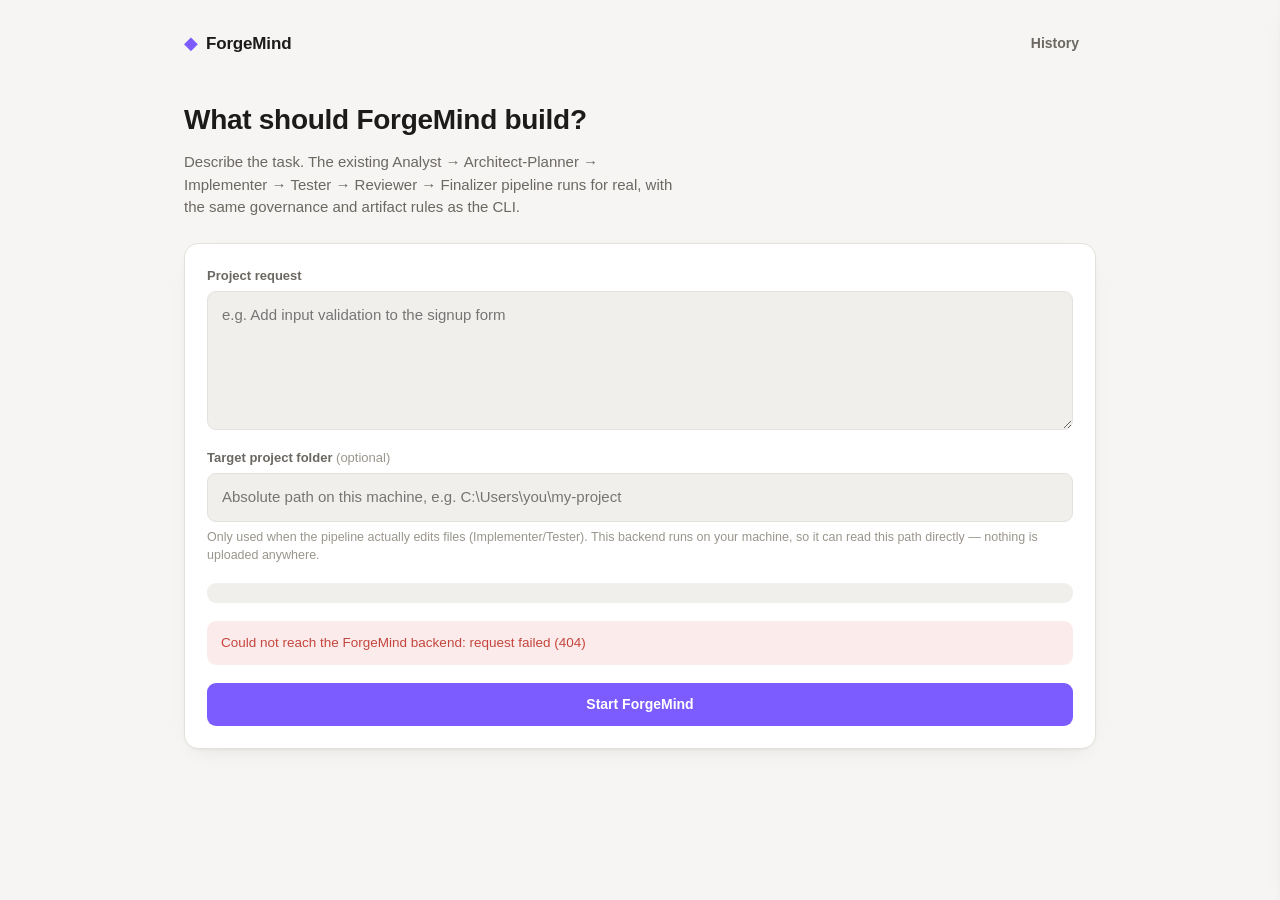
==== webapp/frontend/index.html @ a4cf3b6e "Phase 15: ForgeMind website interface Adds a thin local Flask API bridge (webapp/backend/app.py) and" ====
<!doctype html>
<html lang="en">
<head>
  <meta charset="utf-8" />
  <meta name="viewport" content="width=device-width, initial-scale=1" />
  <title>ForgeMind</title>
  <link rel="stylesheet" href="style.css" />
</head>
<body>
  <div class="shell">
    <header class="topbar">
      <div class="brand">
        <span class="brand-mark" aria-hidden="true">&#9670;</span>
        <span class="brand-name">ForgeMind</span>
      </div>
      <div class="topbar-right">
        <span id="runner-badge" class="badge badge-neutral" hidden></span>
        <button id="history-toggle" class="btn btn-ghost" type="button">History</button>
      </div>
    </header>

    <div id="history-panel" class="history-panel" hidden>
      <div class="history-panel-head">
        <h2>Past tasks</h2>
        <button id="history-close" class="btn btn-ghost btn-sm" type="button" aria-label="Close">&times;</button>
      </div>
      <ul id="history-list" class="history-list"></ul>
    </div>

    <main id="main" class="main">
      <!-- START VIEW -->
      <section id="view-start" class="view">
        <div class="hero">
          <h1>What should ForgeMind build?</h1>
          <p class="hero-sub">
            Describe the task. The existing Analyst &rarr; Architect-Planner &rarr;
            Implementer &rarr; Tester &rarr; Reviewer &rarr; Finalizer pipeline runs
            for real, with the same governance and artifact rules as the CLI.
          </p>
        </div>

        <form id="new-task-form" class="card form">
          <label class="field">
            <span class="field-label">Project request</span>
            <textarea
              id="request-input"
              class="textarea"
              rows="5"
              placeholder="e.g. Add input validation to the signup form"
              required
            ></textarea>
          </label>

          <label class="field">
            <span class="field-label">Target project folder <span class="field-optional">(optional)</span></span>
            <input
              id="workspace-input"
              class="text-input"
              type="text"
              placeholder="Absolute path on this machine, e.g. C:\Users\you\my-project"
              autocomplete="off"
            />
            <span class="field-hint">
              Only used when the pipeline actually edits files (Implementer/Tester).
              This backend runs on your machine, so it can read this path directly &mdash;
              nothing is uploaded anywhere.
            </span>
          </label>

          <div id="mode-hint" class="mode-hint"></div>

          <div id="start-error" class="banner banner-error" hidden></div>

          <button id="start-btn" class="btn btn-primary" type="submit">
            <span class="btn-label">Start ForgeMind</span>
          </button>
        </form>
      </section>

      <!-- WORKFLOW VIEW -->
      <section id="view-workflow" class="view" hidden>
        <div class="workflow-head">
          <div>
            <div class="task-id" id="wf-task-id"></div>
            <p class="task-request" id="wf-request"></p>
          </div>
          <button id="new-task-btn" class="btn btn-ghost btn-sm" type="button" hidden>+ New task</button>
        </div>

        <ol id="stage-tracker" class="stage-tracker" aria-label="Pipeline stages"></ol>

        <div id="status-card" class="card status-card">
          <div class="status-row">
            <span id="status-dot" class="status-dot"></span>
            <span id="status-label" class="status-label"></span>
            <span id="status-spinner" class="spinner" hidden aria-label="Running"></span>
          </div>
          <p id="status-reason" class="status-reason"></p>
        </div>

        <div id="error-banner" class="banner banner-error" hidden>
          <strong>Something went wrong.</strong>
          <pre id="error-text"></pre>
        </div>

        <div id="governance-panel" class="card governance-panel" hidden>
          <h2 id="governance-title"></h2>
          <p id="governance-body"></p>
          <div class="governance-actions">
            <button id="approve-btn" class="btn btn-primary" type="button">Approve</button>
            <button id="reject-btn" class="btn btn-danger" type="button">Reject</button>
          </div>
          <label class="field reject-reason-field" id="reject-reason-wrap" hidden>
            <span class="field-label">Reason for rejection</span>
            <input id="reject-reason" class="text-input" type="text" placeholder="Why is this being rejected?" />
          </label>
        </div>

        <div id="manual-submit-panel" class="card manual-submit-panel" hidden>
          <h2>Waiting for a manually-written artifact</h2>
          <p id="manual-submit-hint" class="hero-sub"></p>
          <label class="field">
            <span class="field-label">Status</span>
            <input id="manual-status" class="text-input" type="text" value="ok" />
          </label>
          <label class="field">
            <span class="field-label">Artifact content</span>
            <textarea id="manual-body" class="textarea" rows="8" placeholder="Write this stage's output here..."></textarea>
          </label>
          <div id="manual-error" class="banner banner-error" hidden></div>
          <button id="manual-submit-btn" class="btn btn-primary" type="button">Submit artifact</button>
        </div>

        <div class="two-col">
          <div class="card">
            <h2>Activity</h2>
            <ol id="activity-feed" class="activity-feed"></ol>
          </div>

          <div class="card">
            <h2>Artifacts</h2>
            <div id="artifacts-list" class="artifacts-list"></div>
          </div>
        </div>
      </section>
    </main>
  </div>

  <script src="app.js"></script>
</body>
</html>
---- webapp/frontend/style.css ----
/* ForgeMind website interface -- design tokens */
:root {
  --bg: #f6f5f3;
  --surface: #ffffff;
  --surface-2: #f0efec;
  --border: #e4e2dd;
  --text: #1c1b19;
  --text-muted: #6b6862;
  --text-faint: #9a968d;
  --accent: #7c5cff;
  --accent-text: #ffffff;
  --danger: #c4453d;
  --danger-bg: #fbeceb;
  --success: #1f8a4c;
  --success-bg: #e9f7ee;
  --warn: #b5790a;
  --warn-bg: #fbf1de;
  --info: #2563a8;
  --info-bg: #e9f1fb;
  --shadow: 0 1px 2px rgba(20, 18, 14, 0.04), 0 8px 24px -12px rgba(20, 18, 14, 0.12);
  --radius: 14px;
  --radius-sm: 9px;

  --ease-out: cubic-bezier(0.23, 1, 0.32, 1);
  --ease-in-out: cubic-bezier(0.77, 0, 0.175, 1);
}

@media (prefers-color-scheme: dark) {
  :root {
    --bg: #17161a;
    --surface: #1f1e23;
    --surface-2: #26252b;
    --border: #34333a;
    --text: #efeef0;
    --text-muted: #a7a3ac;
    --text-faint: #716e78;
    --accent: #9a84ff;
    --accent-text: #17161a;
    --danger: #ff6b62;
    --danger-bg: #3a1e1c;
    --success: #4fd487;
    --success-bg: #123a25;
    --warn: #f2b64c;
    --warn-bg: #3c2e12;
    --info: #6fb0ff;
    --info-bg: #142b42;
    --shadow: 0 1px 2px rgba(0, 0, 0, 0.3), 0 8px 24px -12px rgba(0, 0, 0, 0.5);
  }
}

* { box-sizing: border-box; }

html, body {
  margin: 0;
  padding: 0;
  background: var(--bg);
  color: var(--text);
}

body {
  font-family: -apple-system, BlinkMacSystemFont, "Segoe UI", Inter, Roboto, Helvetica, Arial, sans-serif;
  font-size: 15px;
  line-height: 1.5;
  -webkit-font-smoothing: antialiased;
}

.shell {
  max-width: 960px;
  margin: 0 auto;
  padding: 0 24px 64px;
}

/* Topbar */
.topbar {
  display: flex;
  align-items: center;
  justify-content: space-between;
  padding: 22px 0;
}

.brand { display: flex; align-items: center; gap: 8px; }
.brand-mark { color: var(--accent); font-size: 18px; }
.brand-name { font-weight: 650; font-size: 17px; letter-spacing: -0.01em; }

.topbar-right { display: flex; align-items: center; gap: 10px; }

.badge {
  font-size: 12px;
  font-weight: 600;
  padding: 5px 10px;
  border-radius: 999px;
  border: 1px solid var(--border);
  color: var(--text-muted);
  background: var(--surface);
}
.badge-info { color: var(--info); background: var(--info-bg); border-color: transparent; }
.badge-warn { color: var(--warn); background: var(--warn-bg); border-color: transparent; }

/* Buttons */
.btn {
  font: inherit;
  font-weight: 600;
  font-size: 14px;
  border: 1px solid transparent;
  border-radius: var(--radius-sm);
  padding: 10px 16px;
  cursor: pointer;
  transition: transform 160ms var(--ease-out), background-color 160ms var(--ease-out), border-color 160ms var(--ease-out), opacity 160ms var(--ease-out);
  color: var(--text);
  background: var(--surface);
  border-color: var(--border);
}
.btn:active { transform: scale(0.97); }
.btn:disabled { opacity: 0.5; cursor: not-allowed; transform: none; }

.btn-primary { background: var(--accent); color: var(--accent-text); border-color: transparent; }
.btn-primary:hover:not(:disabled) { filter: brightness(1.05); }

.btn-danger { background: transparent; color: var(--danger); border-color: var(--danger); }
.btn-danger:hover:not(:disabled) { background: var(--danger-bg); }

.btn-ghost { background: transparent; border-color: transparent; color: var(--text-muted); }
.btn-ghost:hover { background: var(--surface-2); color: var(--text); }

.btn-sm { padding: 6px 10px; font-size: 13px; }

/* Cards */
.card {
  background: var(--surface);
  border: 1px solid var(--border);
  border-radius: var(--radius);
  box-shadow: var(--shadow);
  padding: 22px;
  margin-bottom: 20px;
}

.card h2 {
  font-size: 14px;
  font-weight: 650;
  margin: 0 0 12px;
  color: var(--text-muted);
  text-transform: uppercase;
  letter-spacing: 0.04em;
}

/* Views */
.view {
  animation: view-in 220ms var(--ease-out);
}
@keyframes view-in {
  from { opacity: 0; transform: translateY(6px); }
  to { opacity: 1; transform: translateY(0); }
}

.hero { margin: 12px 0 24px; }
.hero h1 { font-size: 28px; margin: 0 0 10px; letter-spacing: -0.01em; }
.hero-sub { color: var(--text-muted); max-width: 60ch; margin: 0; }

/* Form */
.form { display: flex; flex-direction: column; gap: 18px; }
.field { display: flex; flex-direction: column; gap: 6px; }
.field-label { font-size: 13px; font-weight: 600; color: var(--text-muted); }
.field-optional { font-weight: 400; color: var(--text-faint); }
.field-hint { font-size: 12.5px; color: var(--text-faint); }

.textarea, .text-input {
  font: inherit;
  color: var(--text);
  background: var(--surface-2);
  border: 1px solid var(--border);
  border-radius: var(--radius-sm);
  padding: 12px 14px;
  resize: vertical;
  transition: border-color 160ms var(--ease-out), background-color 160ms var(--ease-out);
}
.textarea:focus, .text-input:focus {
  outline: none;
  border-color: var(--accent);
  background: var(--surface);
}

.mode-hint {
  font-size: 13px;
  color: var(--text-muted);
  background: var(--surface-2);
  border-radius: var(--radius-sm);
  padding: 10px 12px;
}

/* Banners */
.banner {
  border-radius: var(--radius-sm);
  padding: 12px 14px;
  font-size: 13.5px;
  transition: opacity 200ms var(--ease-out), transform 200ms var(--ease-out);
}
.banner-error { background: var(--danger-bg); color: var(--danger); }
.banner pre {
  white-space: pre-wrap;
  word-break: break-word;
  font-size: 12px;
  margin: 8px 0 0;
  max-height: 220px;
  overflow: auto;
}

/* Workflow head */
.workflow-head {
  display: flex;
  align-items: flex-start;
  justify-content: space-between;
  gap: 16px;
  margin: 12px 0 20px;
}
.task-id { font-size: 12px; font-weight: 600; color: var(--text-faint); letter-spacing: 0.03em; }
.task-request { margin: 4px 0 0; font-size: 17px; max-width: 62ch; }

/* Stage tracker */
.stage-tracker {
  list-style: none;
  display: grid;
  grid-template-columns: repeat(6, 1fr);
  gap: 8px;
  padding: 0;
  margin: 0 0 20px;
}
.stage-tracker li {
  display: flex;
  flex-direction: column;
  align-items: center;
  gap: 8px;
  text-align: center;
}
.stage-dot {
  width: 30px;
  height: 30px;
  border-radius: 50%;
  display: flex;
  align-items: center;
  justify-content: center;
  font-size: 13px;
  font-weight: 700;
  background: var(--surface-2);
  color: var(--text-faint);
  border: 2px solid var(--border);
  transition: background-color 200ms var(--ease-out), color 200ms var(--ease-out), border-color 200ms var(--ease-out), transform 200ms var(--ease-out);
}
.stage-label { font-size: 11.5px; color: var(--text-faint); font-weight: 600; }

.stage-tracker li[data-status="done"] .stage-dot { background: var(--success); border-color: var(--success); color: #fff; }
.stage-tracker li[data-status="done"] .stage-label { color: var(--success); }

.stage-tracker li[data-status="active"] .stage-dot {
  background: var(--accent); border-color: var(--accent); color: var(--accent-text);
  transform: scale(1.12);
}
.stage-tracker li[data-status="active"] .stage-label { color: var(--accent); }

.stage-tracker li[data-status="failed"] .stage-dot { background: var(--danger); border-color: var(--danger); color: #fff; }
.stage-tracker li[data-status="failed"] .stage-label { color: var(--danger); }

@media (max-width: 640px) {
  .stage-tracker { grid-template-columns: repeat(3, 1fr); row-gap: 16px; }
}

/* Status card */
.status-card { padding: 18px 22px; }
.status-row { display: flex; align-items: center; gap: 10px; }
.status-dot { width: 10px; height: 10px; border-radius: 50%; background: var(--text-faint); flex-shrink: 0; }
.status-label { font-size: 16px; font-weight: 650; }
.status-reason { margin: 8px 0 0; color: var(--text-muted); font-size: 13.5px; }

.status-card[data-tone="active"] .status-dot { background: var(--accent); }
.status-card[data-tone="waiting"] .status-dot { background: var(--warn); }
.status-card[data-tone="done"] .status-dot { background: var(--success); }
.status-card[data-tone="failed"] .status-dot { background: var(--danger); }

.spinner {
  width: 15px; height: 15px;
  border-radius: 50%;
  border: 2px solid var(--border);
  border-top-color: var(--accent);
  animation: spin 700ms linear infinite;
}
@keyframes spin { to { transform: rotate(360deg); } }

/* Governance / manual submit panels */
.governance-panel, .manual-submit-panel {
  border-color: var(--warn);
  animation: panel-in 220ms var(--ease-out);
}
@keyframes panel-in {
  from { opacity: 0; transform: scale(0.98); }
  to { opacity: 1; transform: scale(1); }
}
.governance-panel h2, .manual-submit-panel h2 {
  color: var(--warn); text-transform: none; letter-spacing: 0; font-size: 16px;
}
.governance-actions { display: flex; gap: 10px; margin-top: 14px; }
.reject-reason-field { margin-top: 12px; }

/* Two column */
.two-col {
  display: grid;
  grid-template-columns: 1fr 1fr;
  gap: 20px;
}
@media (max-width: 720px) {
  .two-col { grid-template-columns: 1fr; }
}

/* Activity feed */
.activity-feed {
  list-style: none;
  margin: 0;
  padding: 0;
  display: flex;
  flex-direction: column;
  gap: 12px;
  max-height: 360px;
  overflow-y: auto;
}
.activity-feed li {
  font-size: 13px;
  padding-left: 14px;
  border-left: 2px solid var(--border);
}
.activity-feed .activity-transition { font-weight: 600; }
.activity-feed .activity-reason { color: var(--text-muted); margin-top: 2px; }
.activity-feed .activity-time { color: var(--text-faint); font-size: 11.5px; margin-top: 2px; }
.activity-empty { color: var(--text-faint); font-size: 13px; }

/* Artifacts */
.artifacts-list { display: flex; flex-direction: column; gap: 8px; }
.artifact-item { border: 1px solid var(--border); border-radius: var(--radius-sm); overflow: hidden; }
.artifact-item summary {
  cursor: pointer;
  padding: 10px 12px;
  font-size: 13px;
  font-weight: 600;
  list-style: none;
  display: flex;
  align-items: center;
  justify-content: space-between;
  background: var(--surface-2);
}
.artifact-item summary::-webkit-details-marker { display: none; }
.artifact-item pre {
  margin: 0;
  padding: 12px;
  font-size: 12px;
  white-space: pre-wrap;
  word-break: break-word;
  max-height: 320px;
  overflow: auto;
  color: var(--text-muted);
}
.artifacts-empty { color: var(--text-faint); font-size: 13px; }
.artifact-status-pill {
  font-size: 11px;
  font-weight: 700;
  padding: 2px 8px;
  border-radius: 999px;
  background: var(--success-bg);
  color: var(--success);
}
.artifact-status-pill[data-status="failed"],
.artifact-status-pill[data-status="changes_requested"] {
  background: var(--warn-bg); color: var(--warn);
}

/* History panel */
.history-panel {
  position: fixed;
  top: 0; right: 0;
  width: min(360px, 100vw);
  height: 100vh;
  background: var(--surface);
  border-left: 1px solid var(--border);
  box-shadow: var(--shadow);
  padding: 20px;
  overflow-y: auto;
  z-index: 20;
  transform: translateX(0);
  transition: transform 240ms var(--ease-in-out);
}
.history-panel[hidden] { display: block; transform: translateX(100%); pointer-events: none; }
.history-panel-head { display: flex; align-items: center; justify-content: space-between; margin-bottom: 14px; }
.history-panel-head h2 { font-size: 15px; margin: 0; text-transform: none; letter-spacing: 0; }

.history-list { list-style: none; margin: 0; padding: 0; display: flex; flex-direction: column; gap: 8px; }
.history-item {
  width: 100%;
  text-align: left;
  border: 1px solid var(--border);
  background: var(--surface-2);
  border-radius: var(--radius-sm);
  padding: 10px 12px;
  cursor: pointer;
  transition: transform 160ms var(--ease-out), border-color 160ms var(--ease-out);
}
.history-item:active { transform: scale(0.98); }
.history-item:hover { border-color: var(--accent); }
.history-item-id { font-size: 11px; color: var(--text-faint); }
.history-item-state { font-size: 13px; font-weight: 650; margin-top: 2px; }
.history-empty { color: var(--text-faint); font-size: 13px; }

@media (hover: hover) and (pointer: fine) {
  .btn:hover:not(:disabled) { border-color: var(--text-faint); }
}

@media (prefers-reduced-motion: reduce) {
  .view, .governance-panel, .manual-submit-panel, .history-panel, .stage-dot, .btn {
    animation: none !important;
    transition-duration: 0ms !important;
  }
}
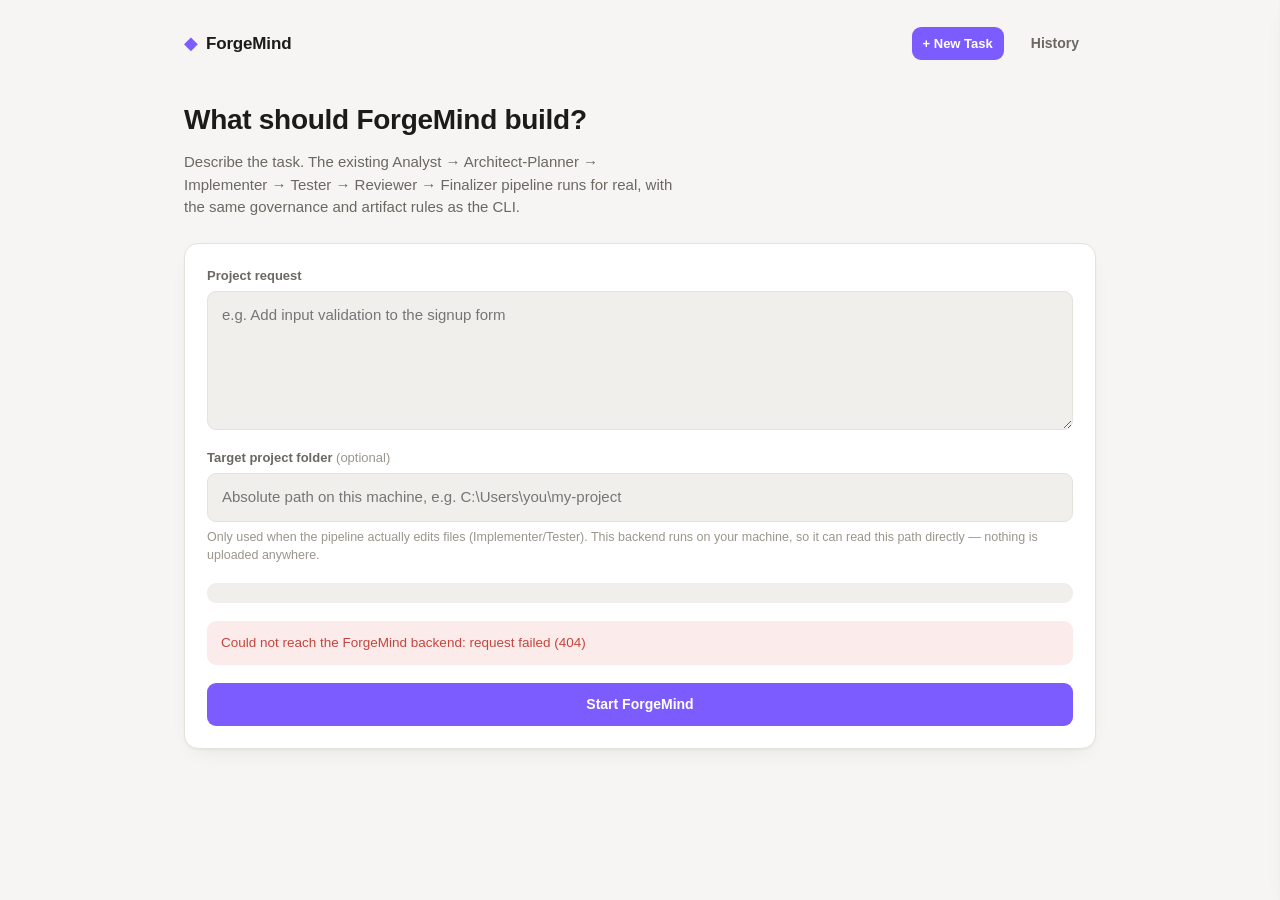
==== commit bb78a76a: "Persistent task storage, always-visible New Task, delete, not-found state - webapp/backend/storage.p" ====
--- a/webapp/frontend/index.html
+++ b/webapp/frontend/index.html
@@ -15,6 +15,7 @@
       </div>
       <div class="topbar-right">
         <span id="runner-badge" class="badge badge-neutral" hidden></span>
+        <button id="new-task-toggle" class="btn btn-primary btn-sm" type="button">+ New Task</button>
         <button id="history-toggle" class="btn btn-ghost" type="button">History</button>
       </div>
     </header>
@@ -84,7 +85,6 @@
             <div class="task-id" id="wf-task-id"></div>
             <p class="task-request" id="wf-request"></p>
           </div>
-          <button id="new-task-btn" class="btn btn-ghost btn-sm" type="button" hidden>+ New task</button>
         </div>
 
         <ol id="stage-tracker" class="stage-tracker" aria-label="Pipeline stages"></ol>
@@ -143,6 +143,20 @@
           </div>
         </div>
       </section>
+
+      <!-- NOT FOUND VIEW -->
+      <section id="view-not-found" class="view" hidden>
+        <div class="hero">
+          <h1>Task not found</h1>
+          <p class="hero-sub" id="not-found-message">
+            This task doesn't exist, or was deleted.
+          </p>
+        </div>
+        <div class="governance-actions">
+          <button id="not-found-new-task" class="btn btn-primary" type="button">Create New Task</button>
+          <button id="not-found-history" class="btn btn-ghost" type="button">View History</button>
+        </div>
+      </section>
     </main>
   </div>
 
--- a/webapp/frontend/style.css
+++ b/webapp/frontend/style.css
@@ -389,8 +389,10 @@
 .history-panel-head h2 { font-size: 15px; margin: 0; text-transform: none; letter-spacing: 0; }
 
 .history-list { list-style: none; margin: 0; padding: 0; display: flex; flex-direction: column; gap: 8px; }
+.history-row { display: flex; align-items: stretch; gap: 6px; }
 .history-item {
-  width: 100%;
+  flex: 1;
+  min-width: 0;
   text-align: left;
   border: 1px solid var(--border);
   background: var(--surface-2);
@@ -401,8 +403,25 @@
 }
 .history-item:active { transform: scale(0.98); }
 .history-item:hover { border-color: var(--accent); }
-.history-item-id { font-size: 11px; color: var(--text-faint); }
-.history-item-state { font-size: 13px; font-weight: 650; margin-top: 2px; }
+.history-item-title {
+  font-size: 13px; font-weight: 650;
+  white-space: nowrap; overflow: hidden; text-overflow: ellipsis;
+}
+.history-item-state { font-size: 12px; color: var(--text-muted); margin-top: 2px; }
+.history-item-time { font-size: 11px; color: var(--text-faint); margin-top: 2px; }
+.history-delete {
+  flex-shrink: 0;
+  width: 34px;
+  border: 1px solid var(--border);
+  background: var(--surface-2);
+  border-radius: var(--radius-sm);
+  color: var(--text-faint);
+  cursor: pointer;
+  font-size: 14px;
+  transition: transform 160ms var(--ease-out), color 160ms var(--ease-out), border-color 160ms var(--ease-out);
+}
+.history-delete:hover { color: var(--danger); border-color: var(--danger); }
+.history-delete:active { transform: scale(0.94); }
 .history-empty { color: var(--text-faint); font-size: 13px; }
 
 @media (hover: hover) and (pointer: fine) {
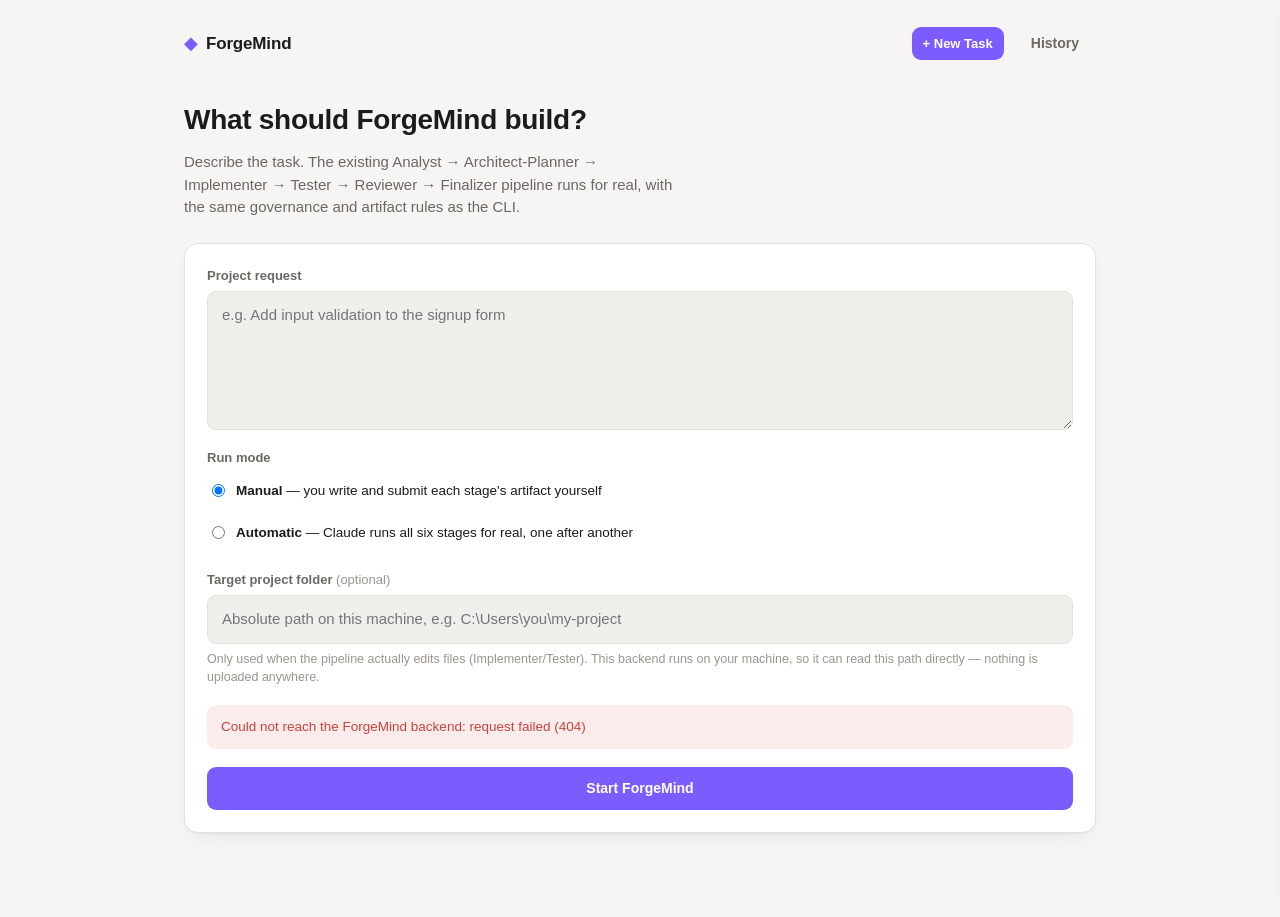
==== commit 710ecee7: "Per-task automatic (Claude) mode alongside existing manual mode Manual mode is unchanged and still t" ====
--- a/webapp/frontend/index.html
+++ b/webapp/frontend/index.html
@@ -52,6 +52,21 @@
             ></textarea>
           </label>
 
+          <fieldset class="field mode-field">
+            <span class="field-label">Run mode</span>
+            <label class="mode-option">
+              <input type="radio" name="mode" id="mode-manual" value="manual" checked />
+              <span><strong>Manual</strong> &mdash; you write and submit each stage's artifact yourself</span>
+            </label>
+            <label class="mode-option">
+              <input type="radio" name="mode" id="mode-automatic" value="claude_cli" />
+              <span><strong>Automatic</strong> &mdash; Claude runs all six stages for real, one after another</span>
+            </label>
+            <span id="mode-unavailable-hint" class="field-hint" hidden>
+              Automatic mode is disabled: the <code>claude</code> CLI was not found on this server's PATH.
+            </span>
+          </fieldset>
+
           <label class="field">
             <span class="field-label">Target project folder <span class="field-optional">(optional)</span></span>
             <input
@@ -68,8 +83,6 @@
             </span>
           </label>
 
-          <div id="mode-hint" class="mode-hint"></div>
-
           <div id="start-error" class="banner banner-error" hidden></div>
 
           <button id="start-btn" class="btn btn-primary" type="submit">
@@ -84,6 +97,7 @@
           <div>
             <div class="task-id" id="wf-task-id"></div>
             <p class="task-request" id="wf-request"></p>
+            <span id="wf-mode-badge" class="badge badge-neutral"></span>
           </div>
         </div>
 
--- a/webapp/frontend/style.css
+++ b/webapp/frontend/style.css
@@ -179,6 +179,19 @@
   background: var(--surface);
 }
 
+.mode-field { border: none; padding: 0; margin: 0; }
+.mode-option {
+  display: flex;
+  align-items: flex-start;
+  gap: 8px;
+  font-size: 13.5px;
+  color: var(--text);
+  padding: 8px 0;
+  cursor: pointer;
+}
+.mode-option input { margin-top: 3px; }
+.mode-option:has(input:disabled) { color: var(--text-faint); cursor: not-allowed; }
+
 .mode-hint {
   font-size: 13px;
   color: var(--text-muted);
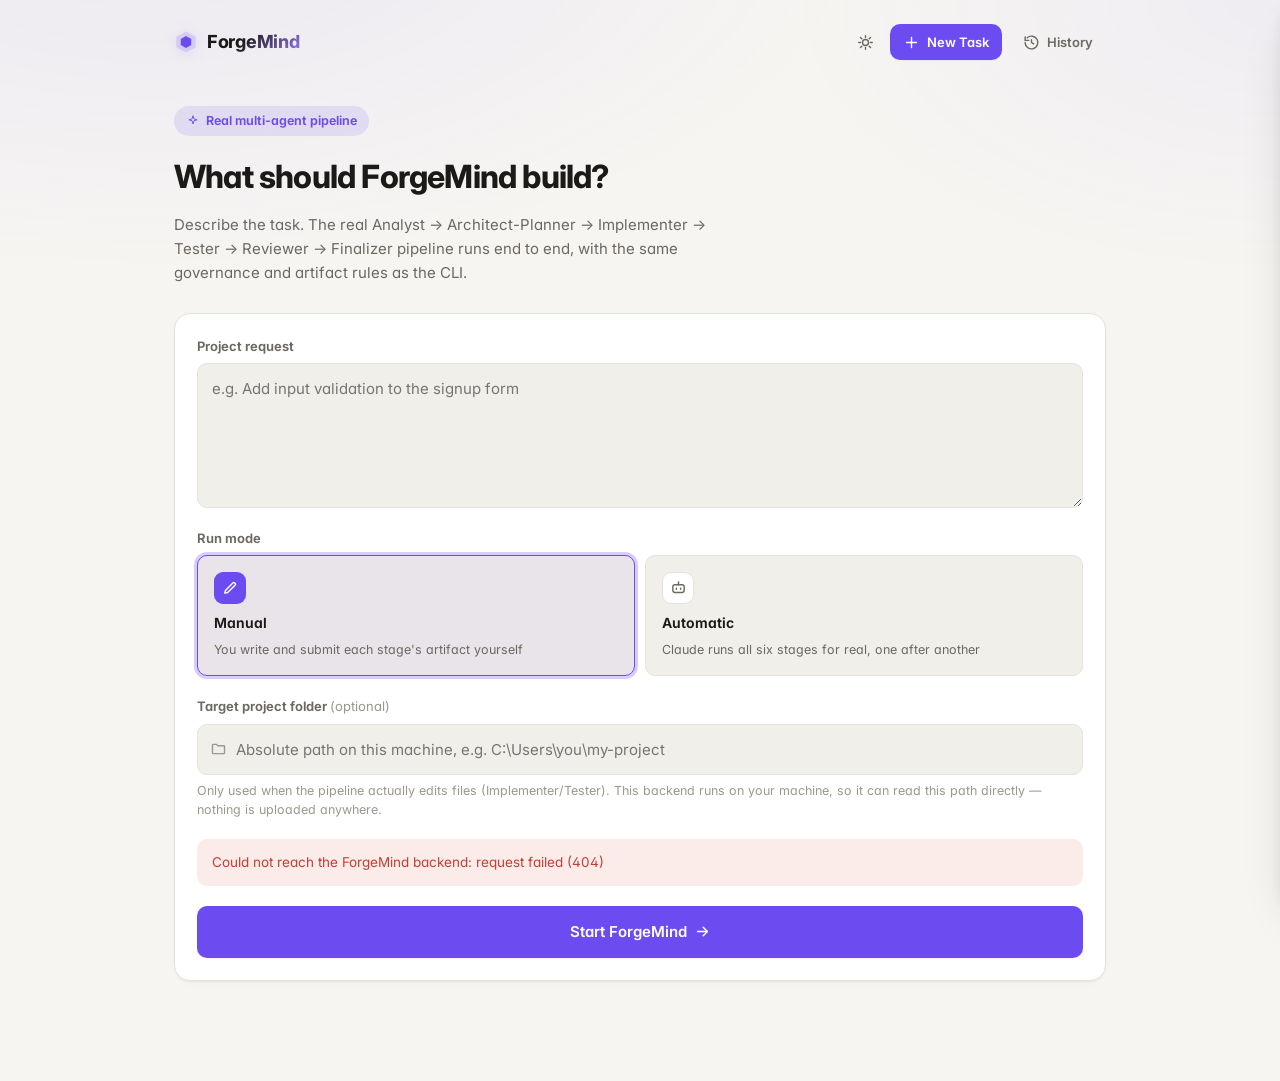
==== commit 1d4b63de: "Redesign the website UI to a production-quality visual system Full visual rebuild of webapp/frontend" ====
--- a/webapp/frontend/index.html
+++ b/webapp/frontend/index.html
@@ -4,26 +4,69 @@
   <meta charset="utf-8" />
   <meta name="viewport" content="width=device-width, initial-scale=1" />
   <title>ForgeMind</title>
+  <link rel="icon" href="data:image/svg+xml,%3Csvg xmlns='http://www.w3.org/2000/svg' viewBox='0 0 32 32'%3E%3Cpath fill='%237c5cff' d='M16 2 29 9v14L16 30 3 23V9z'/%3E%3Cpath fill='%23fff' fill-opacity='.9' d='M16 8l7 4v8l-7 4-7-4v-8z'/%3E%3C/svg%3E" />
+  <link rel="preconnect" href="https://fonts.googleapis.com" />
+  <link rel="preconnect" href="https://fonts.gstatic.com" crossorigin />
+  <link href="https://fonts.googleapis.com/css2?family=Inter:wght@400;500;600;700;800&family=JetBrains+Mono:wght@400;500;600&display=swap" rel="stylesheet" />
   <link rel="stylesheet" href="style.css" />
 </head>
 <body>
+  <!-- Icon sprite: one inline source of truth, referenced everywhere via <use>. -->
+  <svg class="icon-sprite" aria-hidden="true">
+    <symbol id="icon-logo" viewBox="0 0 32 32"><path d="M16 2 29 9v14L16 30 3 23V9z" fill="currentColor" opacity=".16"/><path d="M16 8l7 4v8l-7 4-7-4v-8z" fill="currentColor"/></symbol>
+    <symbol id="icon-plus" viewBox="0 0 24 24"><path d="M12 5v14M5 12h14" stroke="currentColor" stroke-width="2" stroke-linecap="round"/></symbol>
+    <symbol id="icon-history" viewBox="0 0 24 24"><path d="M3 12a9 9 0 1 0 3-6.7M3 4v5h5" stroke="currentColor" stroke-width="2" fill="none" stroke-linecap="round" stroke-linejoin="round"/><path d="M12 8v4l3 2" stroke="currentColor" stroke-width="2" fill="none" stroke-linecap="round" stroke-linejoin="round"/></symbol>
+    <symbol id="icon-x" viewBox="0 0 24 24"><path d="M6 6l12 12M18 6L6 18" stroke="currentColor" stroke-width="2" stroke-linecap="round"/></symbol>
+    <symbol id="icon-check" viewBox="0 0 24 24"><path d="M5 13l4 4 10-11" stroke="currentColor" stroke-width="2.3" fill="none" stroke-linecap="round" stroke-linejoin="round"/></symbol>
+    <symbol id="icon-check-circle" viewBox="0 0 24 24"><circle cx="12" cy="12" r="9" stroke="currentColor" stroke-width="2" fill="none"/><path d="M8 12.5l2.5 2.5L16 9" stroke="currentColor" stroke-width="2" fill="none" stroke-linecap="round" stroke-linejoin="round"/></symbol>
+    <symbol id="icon-x-circle" viewBox="0 0 24 24"><circle cx="12" cy="12" r="9" stroke="currentColor" stroke-width="2" fill="none"/><path d="M9.5 9.5l5 5M14.5 9.5l-5 5" stroke="currentColor" stroke-width="2" stroke-linecap="round"/></symbol>
+    <symbol id="icon-alert" viewBox="0 0 24 24"><path d="M12 3.5 2 20h20z" stroke="currentColor" stroke-width="2" fill="none" stroke-linejoin="round"/><path d="M12 9.5v5" stroke="currentColor" stroke-width="2" stroke-linecap="round"/><circle cx="12" cy="17.2" r="1.05" fill="currentColor"/></symbol>
+    <symbol id="icon-trash" viewBox="0 0 24 24"><path d="M4 7h16M9 7V4.6c0-.6.5-1.1 1.1-1.1h3.8c.6 0 1.1.5 1.1 1.1V7m-8 0 .8 12.4a2 2 0 0 0 2 1.9h4.4a2 2 0 0 0 2-1.9L18 7" stroke="currentColor" stroke-width="2" fill="none" stroke-linecap="round" stroke-linejoin="round"/></symbol>
+    <symbol id="icon-chevron" viewBox="0 0 24 24"><path d="M6 9l6 6 6-6" stroke="currentColor" stroke-width="2" fill="none" stroke-linecap="round" stroke-linejoin="round"/></symbol>
+    <symbol id="icon-sun" viewBox="0 0 24 24"><circle cx="12" cy="12" r="4.2" stroke="currentColor" stroke-width="2" fill="none"/><path d="M12 2.5v2.6M12 18.9v2.6M4.9 4.9l1.85 1.85M17.25 17.25l1.85 1.85M2.5 12h2.6M18.9 12h2.6M4.9 19.1l1.85-1.85M17.25 6.75l1.85-1.85" stroke="currentColor" stroke-width="2" stroke-linecap="round"/></symbol>
+    <symbol id="icon-moon" viewBox="0 0 24 24"><path d="M20 14.5A8.5 8.5 0 1 1 9.5 4a7 7 0 0 0 10.5 10.5z" stroke="currentColor" stroke-width="2" fill="none" stroke-linejoin="round"/></symbol>
+    <symbol id="icon-folder" viewBox="0 0 24 24"><path d="M3.5 6.5a1 1 0 0 1 1-1h4.7l1.8 2h8.5a1 1 0 0 1 1 1v9a1 1 0 0 1-1 1h-15a1 1 0 0 1-1-1z" stroke="currentColor" stroke-width="2" fill="none" stroke-linejoin="round"/></symbol>
+    <symbol id="icon-bot" viewBox="0 0 24 24"><rect x="4" y="8" width="16" height="11" rx="3" stroke="currentColor" stroke-width="2" fill="none"/><path d="M12 4v4M9 13v1.4M15 13v1.4" stroke="currentColor" stroke-width="2" stroke-linecap="round"/><circle cx="9" cy="13.2" r=".2" fill="currentColor"/></symbol>
+    <symbol id="icon-pencil" viewBox="0 0 24 24"><path d="M4 20l.9-3.9L15.6 5.4a1.5 1.5 0 0 1 2.1 0l1 1a1.5 1.5 0 0 1 0 2.1L8 19.1z" stroke="currentColor" stroke-width="2" fill="none" stroke-linejoin="round"/></symbol>
+    <symbol id="icon-sparkle" viewBox="0 0 24 24"><path d="M12 3l1.6 5.4L19 10l-5.4 1.6L12 17l-1.6-5.4L5 10l5.4-1.6z" stroke="currentColor" stroke-width="1.6" fill="none" stroke-linejoin="round"/></symbol>
+    <symbol id="icon-arrow-right" viewBox="0 0 24 24"><path d="M5 12h14M13 6l6 6-6 6" stroke="currentColor" stroke-width="2" fill="none" stroke-linecap="round" stroke-linejoin="round"/></symbol>
+    <symbol id="icon-external" viewBox="0 0 24 24"><path d="M9 6H6a2 2 0 0 0-2 2v10a2 2 0 0 0 2 2h10a2 2 0 0 0 2-2v-3M14 4h6v6M20 4l-9 9" stroke="currentColor" stroke-width="2" fill="none" stroke-linecap="round" stroke-linejoin="round"/></symbol>
+  </svg>
+
+  <div class="bg-decor" aria-hidden="true"></div>
+
+  <div class="toast-stack" id="toast-stack" aria-live="polite"></div>
+
   <div class="shell">
     <header class="topbar">
       <div class="brand">
-        <span class="brand-mark" aria-hidden="true">&#9670;</span>
+        <span class="brand-mark"><svg class="icon icon-lg"><use href="#icon-logo"/></svg></span>
         <span class="brand-name">ForgeMind</span>
       </div>
       <div class="topbar-right">
         <span id="runner-badge" class="badge badge-neutral" hidden></span>
-        <button id="new-task-toggle" class="btn btn-primary btn-sm" type="button">+ New Task</button>
-        <button id="history-toggle" class="btn btn-ghost" type="button">History</button>
+        <button id="theme-toggle" class="btn btn-icon btn-ghost" type="button" aria-label="Toggle theme">
+          <svg class="icon theme-icon-light"><use href="#icon-sun"/></svg>
+          <svg class="icon theme-icon-dark"><use href="#icon-moon"/></svg>
+        </button>
+        <button id="new-task-toggle" class="btn btn-primary btn-sm" type="button" aria-label="New Task">
+          <svg class="icon"><use href="#icon-plus"/></svg>
+          <span class="btn-label-text">New Task</span>
+        </button>
+        <button id="history-toggle" class="btn btn-ghost btn-sm" type="button" aria-label="History">
+          <svg class="icon"><use href="#icon-history"/></svg>
+          <span class="btn-label-text">History</span>
+        </button>
       </div>
     </header>
 
+    <div id="history-backdrop" class="history-backdrop" hidden></div>
     <div id="history-panel" class="history-panel" hidden>
       <div class="history-panel-head">
         <h2>Past tasks</h2>
-        <button id="history-close" class="btn btn-ghost btn-sm" type="button" aria-label="Close">&times;</button>
+        <button id="history-close" class="btn btn-icon btn-ghost btn-sm" type="button" aria-label="Close">
+          <svg class="icon"><use href="#icon-x"/></svg>
+        </button>
       </div>
       <ul id="history-list" class="history-list"></ul>
     </div>
@@ -32,11 +75,12 @@
       <!-- START VIEW -->
       <section id="view-start" class="view">
         <div class="hero">
+          <span class="eyebrow"><svg class="icon icon-sm"><use href="#icon-sparkle"/></svg>Real multi-agent pipeline</span>
           <h1>What should ForgeMind build?</h1>
           <p class="hero-sub">
-            Describe the task. The existing Analyst &rarr; Architect-Planner &rarr;
+            Describe the task. The real Analyst &rarr; Architect-Planner &rarr;
             Implementer &rarr; Tester &rarr; Reviewer &rarr; Finalizer pipeline runs
-            for real, with the same governance and artifact rules as the CLI.
+            end to end, with the same governance and artifact rules as the CLI.
           </p>
         </div>
 
@@ -54,28 +98,37 @@
 
           <fieldset class="field mode-field">
             <span class="field-label">Run mode</span>
-            <label class="mode-option">
-              <input type="radio" name="mode" id="mode-manual" value="manual" checked />
-              <span><strong>Manual</strong> &mdash; you write and submit each stage's artifact yourself</span>
-            </label>
-            <label class="mode-option">
-              <input type="radio" name="mode" id="mode-automatic" value="claude_cli" />
-              <span><strong>Automatic</strong> &mdash; Claude runs all six stages for real, one after another</span>
-            </label>
-            <span id="mode-unavailable-hint" class="field-hint" hidden>
+            <div class="mode-cards">
+              <label class="mode-card" for="mode-manual">
+                <input type="radio" name="mode" id="mode-manual" value="manual" checked />
+                <span class="mode-card-icon"><svg class="icon"><use href="#icon-pencil"/></svg></span>
+                <span class="mode-card-title">Manual</span>
+                <span class="mode-card-desc">You write and submit each stage's artifact yourself</span>
+              </label>
+              <label class="mode-card" for="mode-automatic">
+                <input type="radio" name="mode" id="mode-automatic" value="claude_cli" />
+                <span class="mode-card-icon"><svg class="icon"><use href="#icon-bot"/></svg></span>
+                <span class="mode-card-title">Automatic</span>
+                <span class="mode-card-desc">Claude runs all six stages for real, one after another</span>
+              </label>
+            </div>
+            <span id="mode-unavailable-hint" class="field-hint field-hint-warn" hidden>
               Automatic mode is disabled: the <code>claude</code> CLI was not found on this server's PATH.
             </span>
           </fieldset>
 
           <label class="field">
             <span class="field-label">Target project folder <span class="field-optional">(optional)</span></span>
-            <input
-              id="workspace-input"
-              class="text-input"
-              type="text"
-              placeholder="Absolute path on this machine, e.g. C:\Users\you\my-project"
-              autocomplete="off"
-            />
+            <div class="input-with-icon">
+              <svg class="icon input-icon"><use href="#icon-folder"/></svg>
+              <input
+                id="workspace-input"
+                class="text-input"
+                type="text"
+                placeholder="Absolute path on this machine, e.g. C:\Users\you\my-project"
+                autocomplete="off"
+              />
+            </div>
             <span class="field-hint">
               Only used when the pipeline actually edits files (Implementer/Tester).
               This backend runs on your machine, so it can read this path directly &mdash;
@@ -85,8 +138,9 @@
 
           <div id="start-error" class="banner banner-error" hidden></div>
 
-          <button id="start-btn" class="btn btn-primary" type="submit">
+          <button id="start-btn" class="btn btn-primary btn-lg" type="submit">
             <span class="btn-label">Start ForgeMind</span>
+            <svg class="icon btn-trailing-icon"><use href="#icon-arrow-right"/></svg>
           </button>
         </form>
       </section>
@@ -97,32 +151,46 @@
           <div>
             <div class="task-id" id="wf-task-id"></div>
             <p class="task-request" id="wf-request"></p>
-            <span id="wf-mode-badge" class="badge badge-neutral"></span>
-          </div>
+          </div>
+          <span id="wf-mode-badge" class="badge badge-neutral"></span>
         </div>
 
         <ol id="stage-tracker" class="stage-tracker" aria-label="Pipeline stages"></ol>
 
         <div id="status-card" class="card status-card">
           <div class="status-row">
-            <span id="status-dot" class="status-dot"></span>
+            <span id="status-icon" class="status-icon">
+              <span id="status-dot" class="status-dot"></span>
+              <span id="status-spinner" class="spinner" hidden aria-label="Running"></span>
+            </span>
             <span id="status-label" class="status-label"></span>
-            <span id="status-spinner" class="spinner" hidden aria-label="Running"></span>
           </div>
           <p id="status-reason" class="status-reason"></p>
         </div>
 
         <div id="error-banner" class="banner banner-error" hidden>
-          <strong>Something went wrong.</strong>
-          <pre id="error-text"></pre>
+          <svg class="icon"><use href="#icon-x-circle"/></svg>
+          <div>
+            <strong>Something went wrong.</strong>
+            <pre id="error-text"></pre>
+          </div>
         </div>
 
         <div id="governance-panel" class="card governance-panel" hidden>
-          <h2 id="governance-title"></h2>
+          <div class="panel-heading">
+            <span class="panel-heading-icon"><svg class="icon"><use href="#icon-alert"/></svg></span>
+            <h2 id="governance-title"></h2>
+          </div>
           <p id="governance-body"></p>
           <div class="governance-actions">
-            <button id="approve-btn" class="btn btn-primary" type="button">Approve</button>
-            <button id="reject-btn" class="btn btn-danger" type="button">Reject</button>
+            <button id="approve-btn" class="btn btn-primary" type="button">
+              <svg class="icon"><use href="#icon-check"/></svg>
+              <span class="btn-label">Approve</span>
+            </button>
+            <button id="reject-btn" class="btn btn-danger" type="button">
+              <svg class="icon"><use href="#icon-x"/></svg>
+              <span class="btn-label">Reject</span>
+            </button>
           </div>
           <label class="field reject-reason-field" id="reject-reason-wrap" hidden>
             <span class="field-label">Reason for rejection</span>
@@ -131,18 +199,28 @@
         </div>
 
         <div id="manual-submit-panel" class="card manual-submit-panel" hidden>
-          <h2>Waiting for a manually-written artifact</h2>
+          <div class="panel-heading">
+            <span class="panel-heading-icon"><svg class="icon"><use href="#icon-pencil"/></svg></span>
+            <h2>Waiting for a manually-written artifact</h2>
+          </div>
           <p id="manual-submit-hint" class="hero-sub"></p>
           <label class="field">
             <span class="field-label">Status</span>
-            <input id="manual-status" class="text-input" type="text" value="ok" />
+            <select id="manual-status" class="text-input select-input">
+              <option value="ok">ok</option>
+              <option value="failed">failed</option>
+              <option value="changes_requested">changes_requested</option>
+            </select>
           </label>
           <label class="field">
             <span class="field-label">Artifact content</span>
-            <textarea id="manual-body" class="textarea" rows="8" placeholder="Write this stage's output here..."></textarea>
+            <textarea id="manual-body" class="textarea textarea-mono" rows="8" placeholder="Write this stage's output here..."></textarea>
           </label>
           <div id="manual-error" class="banner banner-error" hidden></div>
-          <button id="manual-submit-btn" class="btn btn-primary" type="button">Submit artifact</button>
+          <button id="manual-submit-btn" class="btn btn-primary" type="button">
+            <svg class="icon"><use href="#icon-check"/></svg>
+            <span class="btn-label">Submit artifact</span>
+          </button>
         </div>
 
         <div class="two-col">
@@ -160,15 +238,22 @@
 
       <!-- NOT FOUND VIEW -->
       <section id="view-not-found" class="view" hidden>
-        <div class="hero">
+        <div class="hero hero-center">
+          <span class="not-found-icon"><svg class="icon icon-xl"><use href="#icon-x-circle"/></svg></span>
           <h1>Task not found</h1>
           <p class="hero-sub" id="not-found-message">
             This task doesn't exist, or was deleted.
           </p>
         </div>
-        <div class="governance-actions">
-          <button id="not-found-new-task" class="btn btn-primary" type="button">Create New Task</button>
-          <button id="not-found-history" class="btn btn-ghost" type="button">View History</button>
+        <div class="governance-actions governance-actions-center">
+          <button id="not-found-new-task" class="btn btn-primary" type="button">
+            <svg class="icon"><use href="#icon-plus"/></svg>
+            <span>Create New Task</span>
+          </button>
+          <button id="not-found-history" class="btn btn-ghost" type="button">
+            <svg class="icon"><use href="#icon-history"/></svg>
+            <span>View History</span>
+          </button>
         </div>
       </section>
     </main>
--- a/webapp/frontend/style.css
+++ b/webapp/frontend/style.css
@@ -1,73 +1,146 @@
-/* ForgeMind website interface -- design tokens */
+/* ForgeMind website interface -- design tokens
+   Light-first palette on :root, dark overrides under prefers-color-scheme
+   AND under [data-theme="dark"] so the explicit toggle always wins. */
 :root {
-  --bg: #f6f5f3;
+  --bg: #f6f5f2;
+  --bg-decor: radial-gradient(1200px 600px at 12% -10%, rgba(124, 92, 255, 0.08), transparent 60%),
+              radial-gradient(900px 500px at 100% 0%, rgba(124, 92, 255, 0.05), transparent 55%);
   --surface: #ffffff;
-  --surface-2: #f0efec;
-  --border: #e4e2dd;
-  --text: #1c1b19;
-  --text-muted: #6b6862;
-  --text-faint: #9a968d;
-  --accent: #7c5cff;
+  --surface-2: #f1efea;
+  --surface-raised: #ffffff;
+  --border: #e5e2da;
+  --border-strong: #d6d2c6;
+  --text: #1b1a17;
+  --text-muted: #6c6860;
+  --text-faint: #9c988c;
+  --accent: #6c4cf1;
+  --accent-2: #9b7bff;
   --accent-text: #ffffff;
-  --danger: #c4453d;
-  --danger-bg: #fbeceb;
-  --success: #1f8a4c;
-  --success-bg: #e9f7ee;
-  --warn: #b5790a;
-  --warn-bg: #fbf1de;
-  --info: #2563a8;
-  --info-bg: #e9f1fb;
-  --shadow: 0 1px 2px rgba(20, 18, 14, 0.04), 0 8px 24px -12px rgba(20, 18, 14, 0.12);
-  --radius: 14px;
-  --radius-sm: 9px;
+  --accent-ring: rgba(108, 76, 241, 0.28);
+  --danger: #c23f36;
+  --danger-bg: #fbebe9;
+  --success: #1c8a52;
+  --success-bg: #e7f6ec;
+  --warn: #a56a0a;
+  --warn-bg: #faf0dc;
+  --info: #2160ac;
+  --info-bg: #e8f1fb;
+
+  --shadow-xs: 0 1px 2px rgba(30, 25, 15, 0.04);
+  --shadow-sm: 0 1px 2px rgba(30, 25, 15, 0.05), 0 4px 10px -6px rgba(30, 25, 15, 0.08);
+  --shadow-md: 0 2px 6px rgba(30, 25, 15, 0.05), 0 12px 28px -10px rgba(30, 25, 15, 0.14);
+  --shadow-lg: 0 8px 16px -4px rgba(30, 25, 15, 0.10), 0 24px 48px -16px rgba(30, 25, 15, 0.20);
+
+  --radius-sm: 10px;
+  --radius: 16px;
+  --radius-lg: 20px;
+
+  --font-sans: "Inter", -apple-system, BlinkMacSystemFont, "Segoe UI", Roboto, Helvetica, Arial, sans-serif;
+  --font-mono: "JetBrains Mono", ui-monospace, "SF Mono", Menlo, Consolas, monospace;
 
   --ease-out: cubic-bezier(0.23, 1, 0.32, 1);
   --ease-in-out: cubic-bezier(0.77, 0, 0.175, 1);
+  --ease-spring: cubic-bezier(0.34, 1.56, 0.64, 1);
 }
 
 @media (prefers-color-scheme: dark) {
-  :root {
-    --bg: #17161a;
-    --surface: #1f1e23;
-    --surface-2: #26252b;
-    --border: #34333a;
-    --text: #efeef0;
-    --text-muted: #a7a3ac;
-    --text-faint: #716e78;
-    --accent: #9a84ff;
-    --accent-text: #17161a;
-    --danger: #ff6b62;
-    --danger-bg: #3a1e1c;
-    --success: #4fd487;
-    --success-bg: #123a25;
-    --warn: #f2b64c;
-    --warn-bg: #3c2e12;
-    --info: #6fb0ff;
-    --info-bg: #142b42;
-    --shadow: 0 1px 2px rgba(0, 0, 0, 0.3), 0 8px 24px -12px rgba(0, 0, 0, 0.5);
+  :root:not([data-theme="light"]) {
+    --bg: #131217;
+    --bg-decor: radial-gradient(1200px 600px at 12% -10%, rgba(155, 123, 255, 0.14), transparent 60%),
+                radial-gradient(900px 500px at 100% 0%, rgba(108, 76, 241, 0.10), transparent 55%);
+    --surface: #1c1b22;
+    --surface-2: #24232b;
+    --surface-raised: #262530;
+    --border: #333140;
+    --border-strong: #423f52;
+    --text: #f1eff5;
+    --text-muted: #a9a5b5;
+    --text-faint: #726e80;
+    --accent: #9b83ff;
+    --accent-2: #b8a4ff;
+    --accent-text: #17151f;
+    --accent-ring: rgba(155, 131, 255, 0.32);
+    --danger: #ff7a70;
+    --danger-bg: #3a1f1d;
+    --success: #4ed48b;
+    --success-bg: #113526;
+    --warn: #f3bd5a;
+    --warn-bg: #392c13;
+    --info: #74b3ff;
+    --info-bg: #142842;
+    --shadow-xs: 0 1px 2px rgba(0, 0, 0, 0.3);
+    --shadow-sm: 0 1px 2px rgba(0, 0, 0, 0.3), 0 4px 10px -6px rgba(0, 0, 0, 0.4);
+    --shadow-md: 0 2px 6px rgba(0, 0, 0, 0.3), 0 16px 32px -12px rgba(0, 0, 0, 0.55);
+    --shadow-lg: 0 8px 20px -4px rgba(0, 0, 0, 0.45), 0 32px 64px -16px rgba(0, 0, 0, 0.6);
   }
 }
+:root[data-theme="dark"] {
+  --bg: #131217;
+  --bg-decor: radial-gradient(1200px 600px at 12% -10%, rgba(155, 123, 255, 0.14), transparent 60%),
+              radial-gradient(900px 500px at 100% 0%, rgba(108, 76, 241, 0.10), transparent 55%);
+  --surface: #1c1b22;
+  --surface-2: #24232b;
+  --surface-raised: #262530;
+  --border: #333140;
+  --border-strong: #423f52;
+  --text: #f1eff5;
+  --text-muted: #a9a5b5;
+  --text-faint: #726e80;
+  --accent: #9b83ff;
+  --accent-2: #b8a4ff;
+  --accent-text: #17151f;
+  --accent-ring: rgba(155, 131, 255, 0.32);
+  --danger: #ff7a70;
+  --danger-bg: #3a1f1d;
+  --success: #4ed48b;
+  --success-bg: #113526;
+  --warn: #f3bd5a;
+  --warn-bg: #392c13;
+  --info: #74b3ff;
+  --info-bg: #142842;
+  --shadow-xs: 0 1px 2px rgba(0, 0, 0, 0.3);
+  --shadow-sm: 0 1px 2px rgba(0, 0, 0, 0.3), 0 4px 10px -6px rgba(0, 0, 0, 0.4);
+  --shadow-md: 0 2px 6px rgba(0, 0, 0, 0.3), 0 16px 32px -12px rgba(0, 0, 0, 0.55);
+  --shadow-lg: 0 8px 20px -4px rgba(0, 0, 0, 0.45), 0 32px 64px -16px rgba(0, 0, 0, 0.6);
+}
 
 * { box-sizing: border-box; }
 
-html, body {
-  margin: 0;
-  padding: 0;
-  background: var(--bg);
-  color: var(--text);
-}
+/* Any element toggled hidden via JS (el.hidden = true) must actually
+   disappear, even when a class also gives it display:flex/grid --
+   author-origin rules otherwise beat the UA default [hidden]{display:none}
+   at equal specificity, since origin outranks specificity in the cascade.
+   The two [hidden] exceptions below (history panel/backdrop) intentionally
+   opt back in to stay in the DOM while animating off-screen. */
+[hidden] { display: none !important; }
+
+html, body { margin: 0; padding: 0; background: var(--bg); color: var(--text); }
 
 body {
-  font-family: -apple-system, BlinkMacSystemFont, "Segoe UI", Inter, Roboto, Helvetica, Arial, sans-serif;
+  font-family: var(--font-sans);
   font-size: 15px;
-  line-height: 1.5;
+  line-height: 1.55;
   -webkit-font-smoothing: antialiased;
+  text-rendering: optimizeLegibility;
+  font-feature-settings: "cv11", "ss01";
+}
+
+.icon-sprite { position: absolute; width: 0; height: 0; overflow: hidden; }
+.icon { width: 17px; height: 17px; flex-shrink: 0; display: inline-block; vertical-align: -3px; }
+.icon-sm { width: 14px; height: 14px; }
+.icon-lg { width: 24px; height: 24px; }
+.icon-xl { width: 40px; height: 40px; }
+
+.bg-decor {
+  position: fixed; inset: 0; pointer-events: none; z-index: 0;
+  background: var(--bg-decor);
 }
 
 .shell {
-  max-width: 960px;
+  position: relative; z-index: 1;
+  max-width: 980px;
   margin: 0 auto;
-  padding: 0 24px 64px;
+  padding: 0 24px 80px;
 }
 
 /* Topbar */
@@ -75,23 +148,49 @@
   display: flex;
   align-items: center;
   justify-content: space-between;
-  padding: 22px 0;
-}
-
-.brand { display: flex; align-items: center; gap: 8px; }
-.brand-mark { color: var(--accent); font-size: 18px; }
-.brand-name { font-weight: 650; font-size: 17px; letter-spacing: -0.01em; }
-
-.topbar-right { display: flex; align-items: center; gap: 10px; }
+  padding: 24px 0 28px;
+}
+
+.brand { display: flex; align-items: center; gap: 9px; }
+.brand-mark {
+  color: var(--accent);
+  display: flex;
+  filter: drop-shadow(0 2px 8px var(--accent-ring));
+}
+.brand-name {
+  font-weight: 750;
+  font-size: 18px;
+  letter-spacing: -0.015em;
+  background: linear-gradient(135deg, var(--text) 40%, var(--accent-2));
+  -webkit-background-clip: text;
+  background-clip: text;
+  color: transparent;
+}
+
+.topbar-right { display: flex; align-items: center; gap: 8px; flex-shrink: 1; min-width: 0; }
+
+@media (max-width: 560px) {
+  /* Prevents real horizontal overflow at phone widths: the runner badge's
+     sentence-length text and two full button labels don't fit next to the
+     wordmark on a 375px viewport. Icons + aria-label keep every control
+     just as usable and just as accessible, only more compact. */
+  #runner-badge { display: none; }
+  .btn-label-text { display: none; }
+  #new-task-toggle, #history-toggle { padding: 8px; width: 34px; height: 34px; }
+}
 
 .badge {
   font-size: 12px;
   font-weight: 600;
-  padding: 5px 10px;
+  padding: 5px 11px;
   border-radius: 999px;
   border: 1px solid var(--border);
   color: var(--text-muted);
   background: var(--surface);
+  display: inline-flex;
+  align-items: center;
+  gap: 5px;
+  white-space: nowrap;
 }
 .badge-info { color: var(--info); background: var(--info-bg); border-color: transparent; }
 .badge-warn { color: var(--warn); background: var(--warn-bg); border-color: transparent; }
@@ -105,63 +204,92 @@
   border-radius: var(--radius-sm);
   padding: 10px 16px;
   cursor: pointer;
-  transition: transform 160ms var(--ease-out), background-color 160ms var(--ease-out), border-color 160ms var(--ease-out), opacity 160ms var(--ease-out);
+  display: inline-flex;
+  align-items: center;
+  justify-content: center;
+  gap: 7px;
+  transition: transform 160ms var(--ease-out), background-color 160ms var(--ease-out),
+    border-color 160ms var(--ease-out), opacity 160ms var(--ease-out), box-shadow 160ms var(--ease-out);
   color: var(--text);
   background: var(--surface);
   border-color: var(--border);
 }
-.btn:active { transform: scale(0.97); }
+.btn:active:not(:disabled) { transform: scale(0.97); }
 .btn:disabled { opacity: 0.5; cursor: not-allowed; transform: none; }
-
-.btn-primary { background: var(--accent); color: var(--accent-text); border-color: transparent; }
-.btn-primary:hover:not(:disabled) { filter: brightness(1.05); }
-
-.btn-danger { background: transparent; color: var(--danger); border-color: var(--danger); }
-.btn-danger:hover:not(:disabled) { background: var(--danger-bg); }
+.btn:focus-visible { outline: none; box-shadow: 0 0 0 3px var(--accent-ring); }
+
+.btn-primary { background: var(--accent); color: var(--accent-text); border-color: transparent; box-shadow: var(--shadow-xs); }
+.btn-primary:hover:not(:disabled) { filter: brightness(1.06); box-shadow: var(--shadow-sm); }
+
+.btn-danger { background: transparent; color: var(--danger); border-color: var(--border); }
+.btn-danger:hover:not(:disabled) { background: var(--danger-bg); border-color: var(--danger); }
 
 .btn-ghost { background: transparent; border-color: transparent; color: var(--text-muted); }
 .btn-ghost:hover { background: var(--surface-2); color: var(--text); }
 
-.btn-sm { padding: 6px 10px; font-size: 13px; }
+.btn-sm { padding: 7px 12px; font-size: 13px; }
+.btn-lg { padding: 13px 22px; font-size: 15px; width: 100%; }
+.btn-icon { padding: 8px; width: 34px; height: 34px; }
+
+.btn-trailing-icon { transition: transform 200ms var(--ease-out); }
+.btn-lg:hover:not(:disabled) .btn-trailing-icon { transform: translateX(3px); }
+
+/* Theme toggle: swap icon by theme, never both */
+.theme-icon-light { display: inline-block; }
+.theme-icon-dark { display: none; }
+:root[data-theme="dark"] .theme-icon-light { display: none; }
+:root[data-theme="dark"] .theme-icon-dark { display: inline-block; }
+@media (prefers-color-scheme: dark) {
+  :root:not([data-theme="light"]) .theme-icon-light { display: none; }
+  :root:not([data-theme="light"]) .theme-icon-dark { display: inline-block; }
+}
 
 /* Cards */
 .card {
   background: var(--surface);
   border: 1px solid var(--border);
   border-radius: var(--radius);
-  box-shadow: var(--shadow);
+  box-shadow: var(--shadow-sm);
   padding: 22px;
   margin-bottom: 20px;
 }
 
 .card h2 {
-  font-size: 14px;
-  font-weight: 650;
-  margin: 0 0 12px;
-  color: var(--text-muted);
+  font-size: 12.5px;
+  font-weight: 700;
+  margin: 0 0 14px;
+  color: var(--text-faint);
   text-transform: uppercase;
-  letter-spacing: 0.04em;
+  letter-spacing: 0.06em;
 }
 
 /* Views */
-.view {
-  animation: view-in 220ms var(--ease-out);
-}
+.view { animation: view-in 320ms var(--ease-out); }
 @keyframes view-in {
-  from { opacity: 0; transform: translateY(6px); }
-  to { opacity: 1; transform: translateY(0); }
-}
-
-.hero { margin: 12px 0 24px; }
-.hero h1 { font-size: 28px; margin: 0 0 10px; letter-spacing: -0.01em; }
-.hero-sub { color: var(--text-muted); max-width: 60ch; margin: 0; }
+  from { opacity: 0; transform: translateY(10px) scale(0.995); filter: blur(2px); }
+  to { opacity: 1; transform: translateY(0) scale(1); filter: blur(0); }
+}
+
+.hero { margin: 18px 0 28px; }
+.hero-center { text-align: center; margin-top: 48px; }
+.not-found-icon { display: inline-flex; color: var(--danger); margin-bottom: 14px; opacity: 0.85; }
+.eyebrow {
+  display: inline-flex; align-items: center; gap: 6px;
+  font-size: 12.5px; font-weight: 650; color: var(--accent);
+  background: color-mix(in srgb, var(--accent) 12%, transparent);
+  padding: 5px 12px; border-radius: 999px; margin-bottom: 16px;
+}
+.hero h1 { font-size: 32px; margin: 0 0 12px; letter-spacing: -0.025em; font-weight: 750; }
+.hero-sub { color: var(--text-muted); max-width: 62ch; margin: 0 auto; line-height: 1.6; }
+.hero:not(.hero-center) .hero-sub { margin: 0; }
 
 /* Form */
-.form { display: flex; flex-direction: column; gap: 18px; }
-.field { display: flex; flex-direction: column; gap: 6px; }
-.field-label { font-size: 13px; font-weight: 600; color: var(--text-muted); }
+.form { display: flex; flex-direction: column; gap: 20px; }
+.field { display: flex; flex-direction: column; gap: 7px; }
+.field-label { font-size: 13px; font-weight: 650; color: var(--text-muted); }
 .field-optional { font-weight: 400; color: var(--text-faint); }
-.field-hint { font-size: 12.5px; color: var(--text-faint); }
+.field-hint { font-size: 12.5px; color: var(--text-faint); line-height: 1.5; }
+.field-hint-warn { color: var(--warn); }
 
 .textarea, .text-input {
   font: inherit;
@@ -169,52 +297,81 @@
   background: var(--surface-2);
   border: 1px solid var(--border);
   border-radius: var(--radius-sm);
-  padding: 12px 14px;
+  padding: 13px 14px;
   resize: vertical;
-  transition: border-color 160ms var(--ease-out), background-color 160ms var(--ease-out);
+  width: 100%;
+  transition: border-color 160ms var(--ease-out), background-color 160ms var(--ease-out), box-shadow 160ms var(--ease-out);
 }
 .textarea:focus, .text-input:focus {
   outline: none;
   border-color: var(--accent);
   background: var(--surface);
-}
-
+  box-shadow: 0 0 0 3px var(--accent-ring);
+}
+.textarea-mono { font-family: var(--font-mono); font-size: 13px; line-height: 1.6; }
+.select-input { appearance: none; cursor: pointer; background-image: none; }
+
+.input-with-icon { position: relative; }
+.input-icon { position: absolute; left: 13px; top: 50%; transform: translateY(-50%); color: var(--text-faint); pointer-events: none; }
+.input-with-icon .text-input { padding-left: 38px; }
+
+/* Mode cards */
 .mode-field { border: none; padding: 0; margin: 0; }
-.mode-option {
-  display: flex;
-  align-items: flex-start;
-  gap: 8px;
-  font-size: 13.5px;
-  color: var(--text);
-  padding: 8px 0;
+.mode-cards { display: grid; grid-template-columns: 1fr 1fr; gap: 10px; }
+@media (max-width: 560px) { .mode-cards { grid-template-columns: 1fr; } }
+.mode-card {
+  position: relative;
+  display: flex; flex-direction: column; align-items: flex-start; gap: 8px;
+  padding: 16px; border-radius: var(--radius-sm);
+  border: 1.5px solid var(--border);
+  background: var(--surface-2);
   cursor: pointer;
-}
-.mode-option input { margin-top: 3px; }
-.mode-option:has(input:disabled) { color: var(--text-faint); cursor: not-allowed; }
-
-.mode-hint {
-  font-size: 13px;
-  color: var(--text-muted);
-  background: var(--surface-2);
-  border-radius: var(--radius-sm);
-  padding: 10px 12px;
+  transition: border-color 160ms var(--ease-out), background-color 160ms var(--ease-out), transform 160ms var(--ease-out), box-shadow 160ms var(--ease-out);
+}
+.mode-card:active { transform: scale(0.985); }
+.mode-card input { position: absolute; opacity: 0; pointer-events: none; }
+.mode-card-icon {
+  display: flex; align-items: center; justify-content: center;
+  width: 32px; height: 32px; border-radius: 9px;
+  background: var(--surface); color: var(--text-muted); border: 1px solid var(--border);
+  transition: color 160ms var(--ease-out), background-color 160ms var(--ease-out), border-color 160ms var(--ease-out);
+}
+.mode-card-title { font-size: 14px; font-weight: 650; }
+.mode-card-desc { font-size: 12.5px; color: var(--text-muted); line-height: 1.45; }
+
+.mode-card:has(input:checked) {
+  border-color: var(--accent);
+  background: color-mix(in srgb, var(--accent) 7%, var(--surface-2));
+  box-shadow: 0 0 0 3px var(--accent-ring);
+}
+.mode-card:has(input:checked) .mode-card-icon { background: var(--accent); color: var(--accent-text); border-color: transparent; }
+.mode-card:has(input:disabled) { opacity: 0.5; cursor: not-allowed; }
+@media (hover: hover) and (pointer: fine) {
+  .mode-card:hover:not(:has(input:disabled)) { border-color: var(--border-strong); }
 }
 
 /* Banners */
 .banner {
   border-radius: var(--radius-sm);
-  padding: 12px 14px;
+  padding: 13px 15px;
   font-size: 13.5px;
-  transition: opacity 200ms var(--ease-out), transform 200ms var(--ease-out);
+  display: flex;
+  align-items: flex-start;
+  gap: 10px;
+  transition: opacity 200ms var(--ease-out);
 }
 .banner-error { background: var(--danger-bg); color: var(--danger); }
+.banner-error .icon { margin-top: 1px; }
 .banner pre {
   white-space: pre-wrap;
   word-break: break-word;
+  font-family: var(--font-mono);
   font-size: 12px;
-  margin: 8px 0 0;
+  margin: 6px 0 0;
   max-height: 220px;
   overflow: auto;
+  color: inherit;
+  opacity: 0.9;
 }
 
 /* Workflow head */
@@ -223,159 +380,216 @@
   align-items: flex-start;
   justify-content: space-between;
   gap: 16px;
-  margin: 12px 0 20px;
-}
-.task-id { font-size: 12px; font-weight: 600; color: var(--text-faint); letter-spacing: 0.03em; }
-.task-request { margin: 4px 0 0; font-size: 17px; max-width: 62ch; }
+  margin: 18px 0 24px;
+}
+.task-id { font-family: var(--font-mono); font-size: 12px; font-weight: 500; color: var(--text-faint); letter-spacing: 0.01em; }
+.task-request { margin: 6px 0 0; font-size: 19px; font-weight: 650; letter-spacing: -0.015em; max-width: 62ch; }
 
 /* Stage tracker */
 .stage-tracker {
   list-style: none;
   display: grid;
   grid-template-columns: repeat(6, 1fr);
-  gap: 8px;
+  gap: 4px;
   padding: 0;
-  margin: 0 0 20px;
+  margin: 0 0 22px;
+  position: relative;
 }
 .stage-tracker li {
   display: flex;
   flex-direction: column;
   align-items: center;
-  gap: 8px;
+  gap: 9px;
   text-align: center;
-}
+  position: relative;
+}
+.stage-tracker li::before {
+  content: "";
+  position: absolute;
+  top: 16px; left: -50%; width: 100%; height: 2px;
+  background: var(--border);
+  z-index: 0;
+}
+.stage-tracker li:first-child::before { display: none; }
+.stage-tracker li[data-status="done"]::before,
+.stage-tracker li[data-status="active"]::before,
+.stage-tracker li[data-status="failed"]::before { background: var(--success); }
+.stage-tracker li[data-status="active"]::before { background: linear-gradient(to right, var(--success), var(--border) 90%); }
+.stage-tracker li[data-status="pending"]::before { background: var(--border); }
+
 .stage-dot {
-  width: 30px;
-  height: 30px;
+  position: relative; z-index: 1;
+  width: 33px;
+  height: 33px;
   border-radius: 50%;
   display: flex;
   align-items: center;
   justify-content: center;
   font-size: 13px;
   font-weight: 700;
-  background: var(--surface-2);
+  font-family: var(--font-mono);
+  background: var(--surface);
   color: var(--text-faint);
   border: 2px solid var(--border);
-  transition: background-color 200ms var(--ease-out), color 200ms var(--ease-out), border-color 200ms var(--ease-out), transform 200ms var(--ease-out);
-}
-.stage-label { font-size: 11.5px; color: var(--text-faint); font-weight: 600; }
+  transition: background-color 220ms var(--ease-out), color 220ms var(--ease-out), border-color 220ms var(--ease-out), transform 220ms var(--ease-spring), box-shadow 220ms var(--ease-out);
+}
+.stage-dot .icon { width: 15px; height: 15px; }
+.stage-label { font-size: 11.5px; color: var(--text-faint); font-weight: 650; transition: color 200ms var(--ease-out); }
 
 .stage-tracker li[data-status="done"] .stage-dot { background: var(--success); border-color: var(--success); color: #fff; }
 .stage-tracker li[data-status="done"] .stage-label { color: var(--success); }
 
 .stage-tracker li[data-status="active"] .stage-dot {
   background: var(--accent); border-color: var(--accent); color: var(--accent-text);
-  transform: scale(1.12);
-}
-.stage-tracker li[data-status="active"] .stage-label { color: var(--accent); }
+  transform: scale(1.16);
+  box-shadow: 0 0 0 5px var(--accent-ring);
+  animation: pulse-ring 1.8s var(--ease-out) infinite;
+}
+@keyframes pulse-ring {
+  0%, 100% { box-shadow: 0 0 0 5px var(--accent-ring); }
+  50% { box-shadow: 0 0 0 8px transparent; }
+}
+.stage-tracker li[data-status="active"] .stage-label { color: var(--accent); font-weight: 700; }
 
 .stage-tracker li[data-status="failed"] .stage-dot { background: var(--danger); border-color: var(--danger); color: #fff; }
 .stage-tracker li[data-status="failed"] .stage-label { color: var(--danger); }
 
 @media (max-width: 640px) {
-  .stage-tracker { grid-template-columns: repeat(3, 1fr); row-gap: 16px; }
+  .stage-tracker { grid-template-columns: repeat(3, 1fr); row-gap: 20px; }
+  .stage-tracker li:nth-child(4)::before { display: none; }
 }
 
 /* Status card */
 .status-card { padding: 18px 22px; }
-.status-row { display: flex; align-items: center; gap: 10px; }
-.status-dot { width: 10px; height: 10px; border-radius: 50%; background: var(--text-faint); flex-shrink: 0; }
-.status-label { font-size: 16px; font-weight: 650; }
-.status-reason { margin: 8px 0 0; color: var(--text-muted); font-size: 13.5px; }
-
-.status-card[data-tone="active"] .status-dot { background: var(--accent); }
-.status-card[data-tone="waiting"] .status-dot { background: var(--warn); }
-.status-card[data-tone="done"] .status-dot { background: var(--success); }
-.status-card[data-tone="failed"] .status-dot { background: var(--danger); }
+.status-row { display: flex; align-items: center; gap: 11px; }
+.status-icon { position: relative; display: flex; align-items: center; justify-content: center; width: 12px; height: 12px; }
+.status-dot { width: 10px; height: 10px; border-radius: 50%; background: var(--text-faint); flex-shrink: 0; transition: background-color 240ms var(--ease-out); }
+.status-label { font-size: 16.5px; font-weight: 700; letter-spacing: -0.01em; }
+.status-reason { margin: 9px 0 0; color: var(--text-muted); font-size: 13.5px; line-height: 1.5; }
+
+.status-card[data-tone="active"] .status-dot { background: var(--accent); box-shadow: 0 0 0 4px var(--accent-ring); }
+.status-card[data-tone="waiting"] .status-dot { background: var(--warn); box-shadow: 0 0 0 4px color-mix(in srgb, var(--warn) 25%, transparent); }
+.status-card[data-tone="done"] .status-dot { background: var(--success); box-shadow: 0 0 0 4px color-mix(in srgb, var(--success) 25%, transparent); }
+.status-card[data-tone="failed"] .status-dot { background: var(--danger); box-shadow: 0 0 0 4px color-mix(in srgb, var(--danger) 25%, transparent); }
 
 .spinner {
-  width: 15px; height: 15px;
+  position: absolute; inset: -3px;
   border-radius: 50%;
-  border: 2px solid var(--border);
+  border: 2px solid transparent;
   border-top-color: var(--accent);
-  animation: spin 700ms linear infinite;
+  border-right-color: var(--accent);
+  animation: spin 650ms linear infinite;
 }
 @keyframes spin { to { transform: rotate(360deg); } }
 
 /* Governance / manual submit panels */
 .governance-panel, .manual-submit-panel {
-  border-color: var(--warn);
-  animation: panel-in 220ms var(--ease-out);
+  border-color: color-mix(in srgb, var(--warn) 40%, var(--border));
+  background: linear-gradient(180deg, color-mix(in srgb, var(--warn) 5%, var(--surface)), var(--surface) 40%);
+  animation: panel-in 280ms var(--ease-spring);
 }
 @keyframes panel-in {
-  from { opacity: 0; transform: scale(0.98); }
-  to { opacity: 1; transform: scale(1); }
+  from { opacity: 0; transform: scale(0.96) translateY(4px); }
+  to { opacity: 1; transform: scale(1) translateY(0); }
+}
+.panel-heading { display: flex; align-items: center; gap: 10px; margin-bottom: 12px; }
+.panel-heading-icon {
+  display: flex; align-items: center; justify-content: center;
+  width: 30px; height: 30px; border-radius: 9px;
+  background: var(--warn-bg); color: var(--warn); flex-shrink: 0;
 }
 .governance-panel h2, .manual-submit-panel h2 {
-  color: var(--warn); text-transform: none; letter-spacing: 0; font-size: 16px;
-}
-.governance-actions { display: flex; gap: 10px; margin-top: 14px; }
-.reject-reason-field { margin-top: 12px; }
+  color: var(--text); text-transform: none; letter-spacing: -0.01em; font-size: 16px; margin: 0;
+}
+.governance-panel p, .manual-submit-panel > p { color: var(--text-muted); font-size: 13.5px; }
+.governance-actions { display: flex; gap: 10px; margin-top: 16px; }
+.governance-actions-center { justify-content: center; }
+.reject-reason-field { margin-top: 14px; }
 
 /* Two column */
-.two-col {
-  display: grid;
-  grid-template-columns: 1fr 1fr;
-  gap: 20px;
-}
-@media (max-width: 720px) {
-  .two-col { grid-template-columns: 1fr; }
-}
+.two-col { display: grid; grid-template-columns: 1fr 1fr; gap: 20px; }
+@media (max-width: 720px) { .two-col { grid-template-columns: 1fr; } }
 
 /* Activity feed */
-.activity-feed {
-  list-style: none;
-  margin: 0;
-  padding: 0;
-  display: flex;
-  flex-direction: column;
-  gap: 12px;
-  max-height: 360px;
-  overflow-y: auto;
-}
+.activity-feed { list-style: none; margin: 0; padding: 0; display: flex; flex-direction: column; max-height: 380px; overflow-y: auto; }
 .activity-feed li {
   font-size: 13px;
-  padding-left: 14px;
-  border-left: 2px solid var(--border);
-}
-.activity-feed .activity-transition { font-weight: 600; }
-.activity-feed .activity-reason { color: var(--text-muted); margin-top: 2px; }
-.activity-feed .activity-time { color: var(--text-faint); font-size: 11.5px; margin-top: 2px; }
-.activity-empty { color: var(--text-faint); font-size: 13px; }
-
-/* Artifacts */
+  padding: 0 0 16px 20px;
+  position: relative;
+  opacity: 0;
+  animation: item-in 280ms var(--ease-out) forwards;
+}
+.activity-feed li:nth-child(1) { animation-delay: 0ms; }
+.activity-feed li:nth-child(2) { animation-delay: 30ms; }
+.activity-feed li:nth-child(3) { animation-delay: 60ms; }
+.activity-feed li:nth-child(4) { animation-delay: 90ms; }
+.activity-feed li:nth-child(n+5) { animation-delay: 110ms; }
+@keyframes item-in { from { opacity: 0; transform: translateX(-4px); } to { opacity: 1; transform: translateX(0); } }
+.activity-feed li::before {
+  content: ""; position: absolute; left: 3px; top: 5px;
+  width: 7px; height: 7px; border-radius: 50%;
+  background: var(--accent); box-shadow: 0 0 0 3px color-mix(in srgb, var(--accent) 18%, transparent);
+}
+.activity-feed li::after {
+  content: ""; position: absolute; left: 6px; top: 15px; bottom: 3px; width: 1.5px;
+  background: var(--border);
+}
+.activity-feed li:last-child::after { display: none; }
+.activity-feed .activity-transition { font-weight: 650; font-family: var(--font-mono); font-size: 12px; }
+.activity-feed .activity-reason { color: var(--text-muted); margin-top: 3px; line-height: 1.45; }
+.activity-feed .activity-time { color: var(--text-faint); font-size: 11px; margin-top: 3px; }
+.activity-empty, .artifacts-empty { color: var(--text-faint); font-size: 13px; }
+
+/* Artifacts (custom accordion, not native <details> -- smooth height anim) */
 .artifacts-list { display: flex; flex-direction: column; gap: 8px; }
-.artifact-item { border: 1px solid var(--border); border-radius: var(--radius-sm); overflow: hidden; }
-.artifact-item summary {
+.artifact-item { border: 1px solid var(--border); border-radius: var(--radius-sm); overflow: hidden; background: var(--surface); }
+.artifact-summary {
+  all: unset;
+  box-sizing: border-box;
   cursor: pointer;
-  padding: 10px 12px;
+  padding: 11px 13px;
   font-size: 13px;
-  font-weight: 600;
-  list-style: none;
+  font-weight: 650;
   display: flex;
   align-items: center;
   justify-content: space-between;
+  gap: 10px;
   background: var(--surface-2);
-}
-.artifact-item summary::-webkit-details-marker { display: none; }
+  width: 100%;
+}
+.artifact-summary-left { display: flex; align-items: center; gap: 8px; min-width: 0; }
+.artifact-summary-left span:last-child { overflow: hidden; text-overflow: ellipsis; white-space: nowrap; }
+.artifact-chevron { transition: transform 220ms var(--ease-out); color: var(--text-faint); flex-shrink: 0; }
+.artifact-item[data-open="true"] .artifact-chevron { transform: rotate(180deg); }
+
+.artifact-body {
+  display: grid;
+  grid-template-rows: 0fr;
+  transition: grid-template-rows 260ms var(--ease-in-out);
+}
+.artifact-item[data-open="true"] .artifact-body { grid-template-rows: 1fr; }
+.artifact-body-inner { overflow: hidden; min-height: 0; }
 .artifact-item pre {
   margin: 0;
-  padding: 12px;
+  padding: 13px;
+  font-family: var(--font-mono);
   font-size: 12px;
+  line-height: 1.6;
   white-space: pre-wrap;
   word-break: break-word;
   max-height: 320px;
   overflow: auto;
   color: var(--text-muted);
 }
-.artifacts-empty { color: var(--text-faint); font-size: 13px; }
 .artifact-status-pill {
-  font-size: 11px;
+  font-size: 10.5px;
   font-weight: 700;
-  padding: 2px 8px;
+  letter-spacing: 0.02em;
+  padding: 3px 9px;
   border-radius: 999px;
   background: var(--success-bg);
   color: var(--success);
+  flex-shrink: 0;
 }
 .artifact-status-pill[data-status="failed"],
 .artifact-status-pill[data-status="changes_requested"] {
@@ -383,26 +597,41 @@
 }
 
 /* History panel */
+.history-backdrop {
+  position: fixed; inset: 0; background: rgba(10, 8, 20, 0.32);
+  backdrop-filter: blur(2px);
+  z-index: 19;
+  opacity: 0; transition: opacity 240ms var(--ease-out);
+}
+.history-backdrop[hidden] { display: block !important; opacity: 0; pointer-events: none; }
+
 .history-panel {
   position: fixed;
   top: 0; right: 0;
-  width: min(360px, 100vw);
-  height: 100vh;
-  background: var(--surface);
+  width: min(380px, 100vw);
+  height: 100dvh;
+  background: var(--surface-raised);
   border-left: 1px solid var(--border);
-  box-shadow: var(--shadow);
-  padding: 20px;
+  box-shadow: var(--shadow-lg);
+  padding: 22px;
   overflow-y: auto;
   z-index: 20;
   transform: translateX(0);
-  transition: transform 240ms var(--ease-in-out);
-}
-.history-panel[hidden] { display: block; transform: translateX(100%); pointer-events: none; }
-.history-panel-head { display: flex; align-items: center; justify-content: space-between; margin-bottom: 14px; }
-.history-panel-head h2 { font-size: 15px; margin: 0; text-transform: none; letter-spacing: 0; }
+  transition: transform 320ms var(--ease-in-out);
+}
+.history-panel[hidden] { display: block !important; transform: translateX(100%); pointer-events: none; }
+.history-panel-head { display: flex; align-items: center; justify-content: space-between; margin-bottom: 16px; }
+.history-panel-head h2 { font-size: 15px; margin: 0; text-transform: none; letter-spacing: -0.01em; font-weight: 700; color: var(--text); }
 
 .history-list { list-style: none; margin: 0; padding: 0; display: flex; flex-direction: column; gap: 8px; }
-.history-row { display: flex; align-items: stretch; gap: 6px; }
+.history-row {
+  display: flex; align-items: stretch; gap: 6px;
+  opacity: 0; animation: item-in 240ms var(--ease-out) forwards;
+}
+.history-row:nth-child(1) { animation-delay: 0ms; }
+.history-row:nth-child(2) { animation-delay: 25ms; }
+.history-row:nth-child(3) { animation-delay: 50ms; }
+.history-row:nth-child(n+4) { animation-delay: 70ms; }
 .history-item {
   flex: 1;
   min-width: 0;
@@ -410,39 +639,80 @@
   border: 1px solid var(--border);
   background: var(--surface-2);
   border-radius: var(--radius-sm);
-  padding: 10px 12px;
+  padding: 11px 13px;
   cursor: pointer;
-  transition: transform 160ms var(--ease-out), border-color 160ms var(--ease-out);
+  transition: transform 160ms var(--ease-out), border-color 160ms var(--ease-out), background-color 160ms var(--ease-out);
 }
 .history-item:active { transform: scale(0.98); }
-.history-item:hover { border-color: var(--accent); }
+.history-item:hover { border-color: var(--accent); background: var(--surface); }
+.history-item-top { display: flex; align-items: center; justify-content: space-between; gap: 8px; margin-bottom: 3px; }
 .history-item-title {
   font-size: 13px; font-weight: 650;
   white-space: nowrap; overflow: hidden; text-overflow: ellipsis;
 }
-.history-item-state { font-size: 12px; color: var(--text-muted); margin-top: 2px; }
-.history-item-time { font-size: 11px; color: var(--text-faint); margin-top: 2px; }
+.history-status-pill {
+  font-size: 9.5px; font-weight: 700; letter-spacing: 0.03em; text-transform: uppercase;
+  padding: 2px 7px; border-radius: 999px; flex-shrink: 0;
+  background: var(--surface); color: var(--text-faint); border: 1px solid var(--border);
+}
+.history-status-pill[data-tone="done"] { background: var(--success-bg); color: var(--success); border-color: transparent; }
+.history-status-pill[data-tone="failed"] { background: var(--danger-bg); color: var(--danger); border-color: transparent; }
+.history-status-pill[data-tone="waiting"] { background: var(--warn-bg); color: var(--warn); border-color: transparent; }
+.history-status-pill[data-tone="active"] { background: var(--info-bg); color: var(--info); border-color: transparent; }
+.history-item-time { font-size: 11px; color: var(--text-faint); font-family: var(--font-mono); }
 .history-delete {
   flex-shrink: 0;
-  width: 34px;
+  width: 36px;
+  display: flex; align-items: center; justify-content: center;
   border: 1px solid var(--border);
   background: var(--surface-2);
   border-radius: var(--radius-sm);
   color: var(--text-faint);
   cursor: pointer;
-  font-size: 14px;
-  transition: transform 160ms var(--ease-out), color 160ms var(--ease-out), border-color 160ms var(--ease-out);
-}
-.history-delete:hover { color: var(--danger); border-color: var(--danger); }
+  transition: transform 160ms var(--ease-out), color 160ms var(--ease-out), border-color 160ms var(--ease-out), background-color 160ms var(--ease-out);
+}
+.history-delete:hover { color: var(--danger); border-color: var(--danger); background: var(--danger-bg); }
 .history-delete:active { transform: scale(0.94); }
-.history-empty { color: var(--text-faint); font-size: 13px; }
+.history-empty { color: var(--text-faint); font-size: 13px; text-align: center; padding: 24px 0; }
+
+/* Toasts */
+.toast-stack {
+  position: fixed; top: 18px; right: 18px; z-index: 100;
+  display: flex; flex-direction: column; gap: 8px;
+  max-width: min(360px, calc(100vw - 36px));
+}
+.toast {
+  display: flex; align-items: flex-start; gap: 10px;
+  background: var(--surface-raised);
+  border: 1px solid var(--border);
+  box-shadow: var(--shadow-lg);
+  border-radius: var(--radius-sm);
+  padding: 12px 14px;
+  font-size: 13px;
+  color: var(--text);
+  opacity: 1;
+  transform: translateY(0);
+  transition: transform 220ms var(--ease-out), opacity 220ms var(--ease-out);
+}
+.toast[data-state="entering"] { opacity: 0; transform: translateY(-8px) scale(0.97); }
+.toast[data-state="exiting"] { opacity: 0; transform: translateX(20%); transition-duration: 160ms; }
+.toast-icon { flex-shrink: 0; margin-top: 1px; }
+.toast[data-tone="success"] .toast-icon { color: var(--success); }
+.toast[data-tone="error"] .toast-icon { color: var(--danger); }
+.toast[data-tone="info"] .toast-icon { color: var(--info); }
+.toast-body { flex: 1; line-height: 1.4; }
 
 @media (hover: hover) and (pointer: fine) {
-  .btn:hover:not(:disabled) { border-color: var(--text-faint); }
+  .btn:hover:not(:disabled):not(.btn-primary):not(.btn-danger) { border-color: var(--text-faint); }
+}
+
+@media (max-width: 640px) {
+  .toast-stack { left: 12px; right: 12px; top: 12px; max-width: none; }
 }
 
 @media (prefers-reduced-motion: reduce) {
-  .view, .governance-panel, .manual-submit-panel, .history-panel, .stage-dot, .btn {
+  .view, .governance-panel, .manual-submit-panel, .history-panel, .stage-dot, .btn,
+  .activity-feed li, .history-row, .toast, .stage-tracker li[data-status="active"] .stage-dot {
     animation: none !important;
     transition-duration: 0ms !important;
   }
